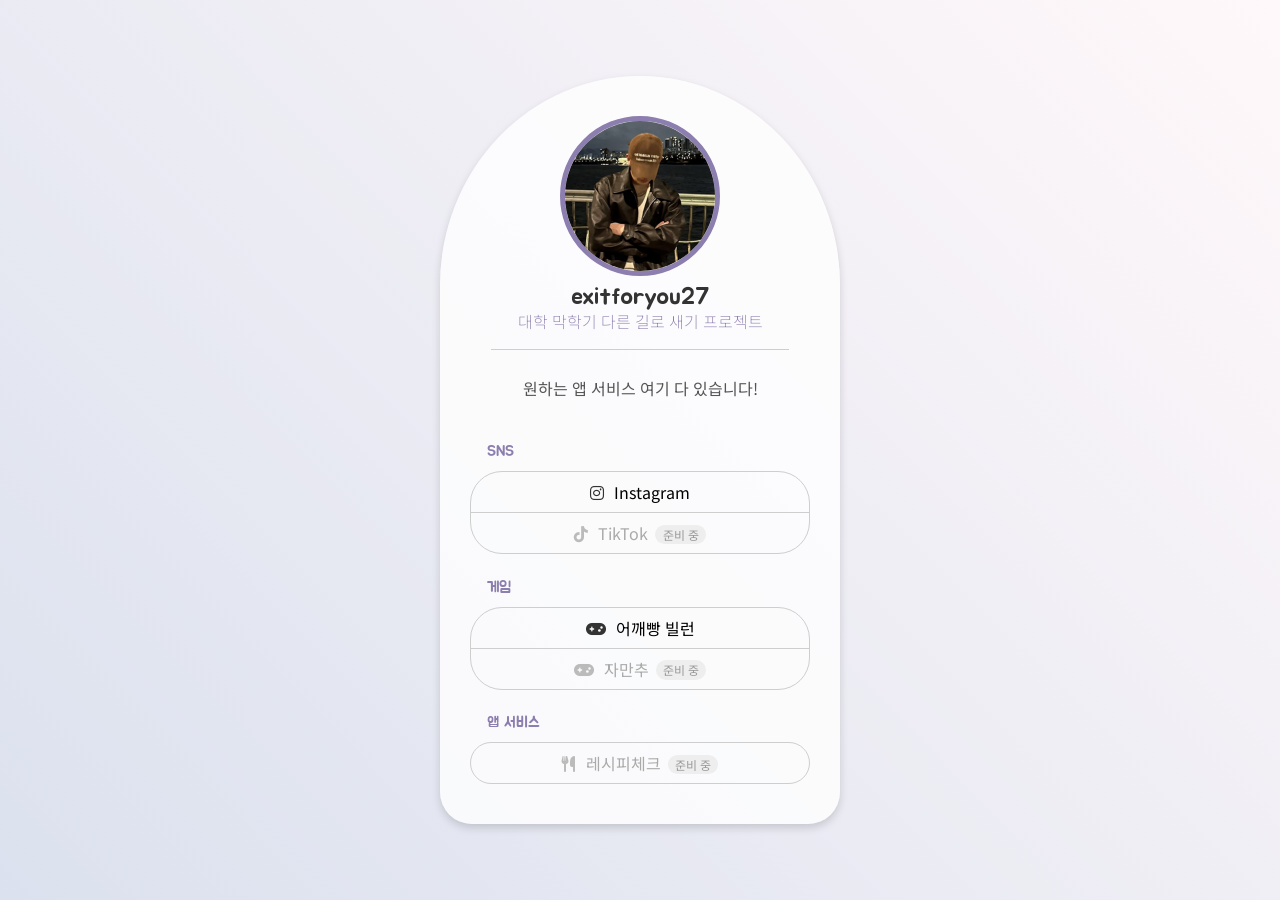
==== index.html @ 051cf276 "exitforyou27 링크 페이지로 교체 Co-Authored-By: Claude Opus 5.5 <noreply@anthropic.com>" ====
<!DOCTYPE html>
<html lang="ko">
    <head>
        <meta charset="UTF-8" />
        <meta name="viewport" content="width=device-width, initial-scale=1.0">
        <title>exitforyou27</title>
        <meta name="description" content="대학 막학기 다른 길로 새기 프로젝트 — 원하는 앱 서비스 여기 다 있습니다!">
        <meta name="author" content="exitforyou27">
        <meta property="og:title" content="exitforyou27">
        <meta property="og:description" content="원하는 앱 서비스 여기 다 있습니다!">
        <meta property="og:image" content="https://exitforyou27.netlify.app/img/profile.jpg">
        <meta property="og:url" content="https://exitforyou27.netlify.app/">
        <meta name="twitter:card" content="summary_large_image">
        <link rel="icon" href="favicon.ico" type="image/x-icon">

        <link rel="preconnect" href="https://fonts.googleapis.com">
        <link rel="preconnect" href="https://fonts.gstatic.com" crossorigin>
        <link href="https://fonts.googleapis.com/css2?family=Jua&family=Noto+Sans+KR:wght@100..900&display=swap" rel="stylesheet">
        <style>
            :root {
              --main-font: "Noto Sans KR", sans-serif;
              --point-font: "Jua", serif;
            }
        </style>
        <link rel="stylesheet" href="styles.css" />
        <link rel="stylesheet" href="https://cdnjs.cloudflare.com/ajax/libs/font-awesome/6.5.2/css/all.min.css" crossorigin="anonymous" referrerpolicy="no-referrer" />
    </head>
    <body>
        <div class="wrapper">
            <div class="content">
                <div class="infoArea">
                    <div class="thumbBox">
                        <img src="img/profile.jpg" alt="exitforyou27" />
                    </div>
                    <h1 class="userName">exitforyou27</h1>
                    <h2 class="pageSubtitle">대학 막학기 다른 길로 새기 프로젝트</h2>
                    <div class="sloganText">
                        원하는 앱 서비스 여기 다 있습니다!
                    </div>
                </div>

                <!-- 링크 추가: 해당 묶음의 <ul> 안에 <li> 한 줄을 복사해 주소와 이름만 바꾸세요.
                     준비 중인 항목은 <li class="soon"> 형태로 두고, 주소가 생기면 <a href="주소"> 로 바꾸세요. -->

                <section class="linkGroup">
                    <h3 class="groupTitle">SNS</h3>
                    <div class="linkArea_normalList">
                        <ul>
                            <li><a href="https://www.instagram.com/exitforyou27/" target="_blank" rel="noopener"><i class="fa-brands fa-instagram"></i>Instagram</a></li>
                            <li class="soon"><span><i class="fa-brands fa-tiktok"></i>TikTok<em>준비 중</em></span></li>
                        </ul>
                    </div>
                </section>

                <section class="linkGroup">
                    <h3 class="groupTitle">게임</h3>
                    <div class="linkArea_normalList">
                        <ul>
                            <li><a href="https://shoulder-bump-villain.netlify.app/" target="_blank" rel="noopener"><i class="fa-solid fa-gamepad"></i>어깨빵 빌런</a></li>
                            <li class="soon"><span><i class="fa-solid fa-gamepad"></i>자만추<em>준비 중</em></span></li>
                        </ul>
                    </div>
                </section>

                <section class="linkGroup">
                    <h3 class="groupTitle">앱 서비스</h3>
                    <div class="linkArea_normalList">
                        <ul>
                            <li class="soon"><span><i class="fa-solid fa-utensils"></i>레시피체크<em>준비 중</em></span></li>
                        </ul>
                    </div>
                </section>
            </div>
        </div>
    </body>
</html>
---- styles.css ----
/*
 * =============================================================================
 * Project  : MyLink-Kit (A so3i_plays project)
 * Author   : so3i
 * Homepage : https://so3i.github.io
 * License  : MIT
 * Version  : 1.0.0 (2025.09)
 * =============================================================================
 * 저를 존중한다면 이 저작자 표시 주석 부분을 지우지 말아주세요.
 * 이 프로젝트는 비개발자를 위하여 만들어졌습니다.
 * If you respect my work, please do not delete this author attribution comment.
 * This project was created for non-developers.
 * 
 * =============================================================================
 * 수정 방법 / How to Customize
 * =============================================================================
 * 페이지를 커스텀하기 좋게 필요한 부분마다 주석 처리를 해놨습니다.
 * CSS 문법을 잘 모르신다면 주석으로 지정한 위치만 수정하세요.
 * This page has comments at various points to facilitate customization.
 * If you are unfamiliar with CSS syntax, 
 * please only modify the locations specified in comments.
 * =============================================================================
*/


* {
    margin : 0;
    padding : 0;
}

img {
    border : 0;
}

a {
    text-decoration : none;
    color : inherit;
}

button, input, textarea {
    font-family : inherit;
    font-size : inherit;
    outline : none;
    border : none;
    background : none;
}

body, html {
    height: 100dvh;
    width: 100vw; 
}
body { 
    font-family: var(--main-font);
    font-optical-sizing: auto;
}

/*
https://fonts.google.com/
*/

h1, h2, h3, h4, h5 {
    margin : 0;
    padding : 0;
    line-height: 1.5;
}

ul, li {
    list-style:none;
}

.wrapper {
    display:flex;
    justify-content: center;
    align-items: center;
    min-height:100vh;
    box-sizing: border-box;
    background: linear-gradient(45deg, #DBE1EE, #FFF8FA);
    /*
        background: linear-gradient(45deg, #DBE1EE, #FFF8FA);

        이것은 배경색을 지정한 부분입니다. 
        현재 대각선 방향으로 두가지 색을 그라데이션으로 포현하게끔 세팅되어있습니다.
        그냥 색상만 변경하고자 하시면 #DBE1EE, #FFF8FA를 각각 선호하는 색상 코드로 입력하세요.
        그라데이션 없이 단색으로 지정하려면 background: #FFFFFF; 이렇게 바로 색상코드만 입력하시면 됩니다.

        background: linear-gradient(45deg, #DBE1EE, #FFF8FA);

        This section defines the background color. 
        It's currently set to display a diagonal gradient between two colors. 
        If you just want to change the colors, replace #DBE1EE and #FFF8FA with your preferred color codes. 
        If you want a solid color instead of a gradient, simply enter the color code like this: background: #FFFFFF;
    */
}

.content {
    width:90vw;
    max-width:400px;
    text-align:center;
    border-radius: 50% 50% 2em 2em / 28% 28% 2em 2em;
    /*
     * border-radius: 50% 50% 2em 2em / 28% 28% 2em 2em;
        페이지 내에 보이는 모서리가 둥근 하얀 컨텐츠박스를 표현한 부분입니다. 
        %값을 조정해서 모양을 변경할 수 있지만 방법을 모르신다면 귀찮은 작업이 될 수 있습니다. 
        그냥 모서리를 고르게 둥근 정도로 하고 싶다면 2em을, 모서를 뾰족하게 하고 싶다면 0으로 써넣으세요. 

        This section defines the rounded corners of the white content box visible on the page. 
        You can adjust the % values to change the shape, but it might be tedious if you're not familiar with the method. 
        If you simply want evenly rounded corners, use 2em, or if you want sharp corners, use 0.
    
        ex ) border-radius : 0;
        ex ) border-radius : 2em;
    */
    background: rgba(255, 255, 255, 0.8);
    /*
        배경색에 살짝 투명도를 주기 위해 rgba를 사용했지만 사용법은 같습니다. 
        원하는 색상으로 변하면 컨텐츠 박스의 배경색이 변경됩니다. 
        현재는 하얀색(#FFFFFF)로 지정되어있습니다. 
        네번재에 있는 0.8은 투명도를 의미합니다.
    
        RGBA is used to add slight transparency to the background color, but the usage is the same. 
        Changing to your desired color will change the background color of the content box. 
        It's currently set to white (#FFFFFF). The 0.8 in the fourth position represents the opacity.
    */
    padding: clamp(40px, 3vw, 50px) clamp(30px, 2vw, 30px);
    box-shadow: 0 4px 8px rgba(0, 0, 0, 0.15);
    box-sizing: border-box;
}

@media (max-width: 480px) {
    .content { 
        max-width: none;
    }
}

.infoArea {
}

.thumbBox {
    margin: 0 auto max(5px, 1vh);
}

.thumbBox img {
    width : 25vw;
    max-width : 150px;
    border-radius : 50%;
    object-fit: cover;
    margin : 0 auto;
    display:block;
    border:5px #8C7EAF solid;
    /*
     *  border:5px #8C7EAF solid;
        이것은 썸네일의 테두리 색상을 지정합니다. 
        5px 은 선의 굵기, #8C7EAF 는 색상코드를 의미합니다. 
        원하는대로 테두리의 굵기를 조정하시거나 원하는 색상으로 변경하세요.
    
        This specifies the border color of the thumbnail. 
        5px indicates the thickness of the line, and #8C7EAF means the color code. 
        You can adjust the border thickness or change to your desired color as you wish.
    */
}

.userName {
    font-size: clamp(18px, 4vw, 24px);
    font-family: var(--point-font);
    font-weight : 500;
    color : #333;
    /*  
     * color : #333;
     username의 글씨 색상을 지정합니다. 색상코드 #333333 과 동일합니다.
    specifies the text color of the username. It's equivalent to the color code #333333.
    */
    line-height:1;
}

.pageSubtitle {
    font-size: clamp(12px, 2vw, 16px);
    font-weight : 200;
    color : #8C7EAF;
    /*
        pageSubtitle의 글씨 색상을 지정합니다.
    
        This specifies the text color for pageSubtitle.
    */
}

.sloganText {
    font-size: clamp(14px, 2.5vw, 16px);
    margin:clamp(8px, 2vh, 16px) clamp(14px, 3vh, 21px) ;
    padding: clamp(10px, 2vw, 30px) 0;
    font-weight : 00;
    color : #555;
    /*
        sloganText의 글씨 색상을 지정합니다.
        This specifies the text color for sloganText.
    */
    border-top: 1px #cecece solid;
    /*
        sloganText 영역 위에 직선 하나를 표시하는 부분입니다.
        만약 선을 없애고 싶다면 해당 줄을 지우고, 굵기와 색상을 변경하고 싶다면 px과 색상코드를 활용해 하실 수 있습니다.
    
        This displays a straight line above the sloganText area. 
        If you want to remove the line, delete this line of code. 
        If you want to change the thickness and color, you can do so by using px and color codes.
    */
}

/* linkArea = 타일형 (한 줄에 두 개씩) Tile style (two items per line) */

.linkArea ul {
    border-radius: 2em;
    border:1px #cecece solid;
    display:grid;
    grid-template-columns: repeat(2, 1fr);
    overflow:hidden;
}

.linkArea ul li {
    border-bottom:1px #cecece solid;
    border-right : 1px #cecece solid;
    padding: 1em 1em;
}
.linkArea ul li:nth-child(2n) {
    border-right: 0;
}
.linkArea ul li:nth-last-child(-n+2) {
    border-bottom: 0;
}
.linkArea ul li a {
    display:block;
}

@keyframes bounce {
  0%   { transform: translateY(0); }
  30%  { transform: translateY(-10px); } 
  50%  { transform: translateY(0); }     
  70%  { transform: translateY(-5px); }  
  100% { transform: translateY(0); }    
}

.linkArea ul li a i {
    display: block;
    transition: transform 0.2s ease;
    margin:auto;
    color:#333;
    /*
        링크의 글씨 색상을 설정합니다.
        
        This sets the text color of the links.
    */
}
.linkArea ul li a:hover,
.linkArea ul li a:active {
    color: #8C7EAF;
    /*
     *  링크에 반응했을 때 (컴퓨터 : 마우스 오버, 모바일 : 누르고 있는 상태) 글씨에 포인트 색상을 적용하는 부분입니다.
     * This applies the point color to the text when interacting with links (computer: mouse over, mobile: press and hold).
    */
}
.linkArea ul li a:hover i,
.linkArea ul li a:active i {
    animation: bounce 0.5s ease;
    /*
     * 링크에 반응했을 때 (컴퓨터 : 마우스 오버, 모바일 : 누르고 있는 상태) 아이콘에 애니메이션을 주는 부분입니다. 아이콘에 애니메이션을 없애고 싶다면 지우세요.
     * This adds animation to icons when interacting with links (computer: mouse over, mobile: press and hold). If you want to remove the animation from icons, delete this section.
    */
    color: #8C7EAF;
    /*
     *  링크에 반응했을 때 (컴퓨터 : 마우스 오버, 모바일 : 누르고 있는 상태) 아이콘에 포인트 색상을 적용하는 부분입니다. 
     * This applies the point color to the icons when interacting with links (computer: mouse over, mobile: press and hold).
    */
}

/* linkArea_normalList = 기본형 (한 줄에 하나씩) Basic style (one item per line) */ 

.linkArea_normalList ul {
    border-radius: 2em;
    border:1px #cecece solid;
}

.linkArea_normalList ul li {
    border-bottom:1px #cecece solid;
    padding: 0.5em 1em;
}
.linkArea_normalList ul li:last-child {
    border-bottom:0;
}
.linkArea_normalList ul li a {
    display:block;
}

.linkArea_normalList ul li a i {
    display: inline-block;
    transition: transform 0.2s ease;
    margin-right: 10px;
    color:#333;
    /*
        링크의 글씨 색상을 설정합니다.
        
        This sets the text color of the links.
    */
}
.linkArea_normalList ul li a:hover,
.linkArea_normalList ul li a:active {
    color: #8C7EAF;
    /*
     *  링크에 반응했을 때 (컴퓨터 : 마우스 오버, 모바일 : 누르고 있는 상태) 글씨에 포인트 색상을 적용하는 부분입니다.
     * This applies the point color to the text when interacting with links (computer: mouse over, mobile: press and hold).
    */
}
.linkArea_normalList ul li a:hover i,
.linkArea_normalList ul li a:active i {
    animation: bounce 0.5s ease;
    /*
     * 링크에 반응했을 때 (컴퓨터 : 마우스 오버, 모바일 : 누르고 있는 상태) 아이콘에 애니메이션을 주는 부분입니다. 아이콘에 애니메이션을 없애고 싶다면 지우세요.
     * This adds animation to icons when interacting with links (computer: mouse over, mobile: press and hold). If you want to remove the animation from icons, delete this section.
    */
    color: #8C7EAF;
    /*
     *  링크에 반응했을 때 (컴퓨터 : 마우스 오버, 모바일 : 누르고 있는 상태) 아이콘에 포인트 색상을 적용하는 부분입니다. 
     * This applies the point color to the icons when interacting with links (computer: mouse over, mobile: press and hold).
    */
}
/* 링크 묶음 (SNS / 게임 / 앱 서비스) */
.linkGroup + .linkGroup {
    margin-top: 1.4em;
}
.groupTitle {
    font-family: var(--point-font);
    font-size: 15px;
    font-weight: 400;
    color: #8C7EAF;
    text-align: left;
    margin: 0 0 0.5em 1.1em;
}
.linkArea_normalList ul li.soon span {
    display: block;
    color: #aaa;
    cursor: default;
}
.linkArea_normalList ul li.soon span i {
    display: inline-block;
    margin-right: 10px;
    color: #bbb;
}
.linkArea_normalList ul li.soon em {
    font-style: normal;
    font-size: 0.75em;
    margin-left: 0.6em;
    padding: 0.1em 0.6em;
    border-radius: 1em;
    background: #eee;
    color: #999;
}
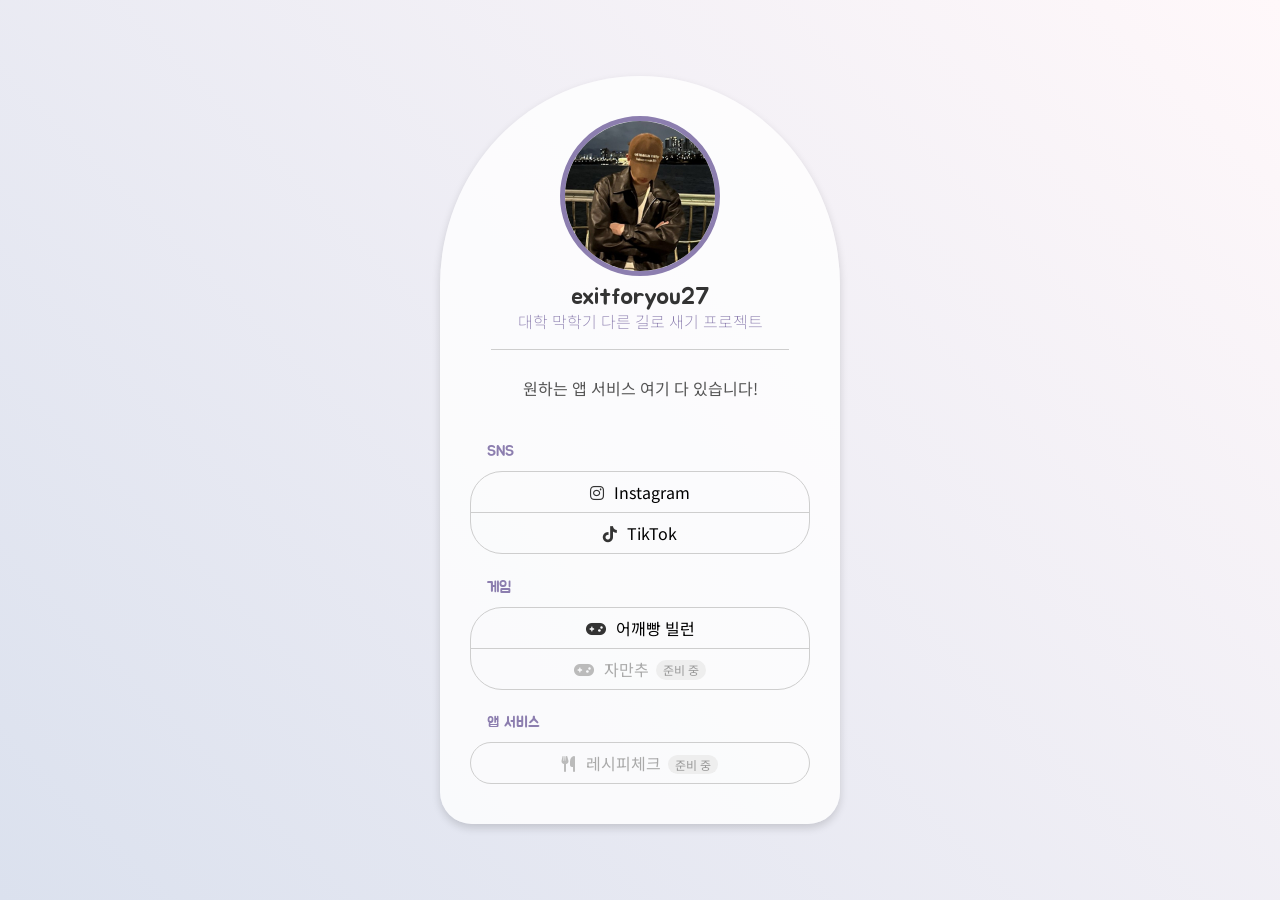
==== commit b070a70f: "TikTok 링크 추가 Co-Authored-By: Claude Opus 5.5 <noreply@anthropic.com>" ====
--- a/index.html
+++ b/index.html
@@ -47,7 +47,7 @@
                     <div class="linkArea_normalList">
                         <ul>
                             <li><a href="https://www.instagram.com/exitforyou27/" target="_blank" rel="noopener"><i class="fa-brands fa-instagram"></i>Instagram</a></li>
-                            <li class="soon"><span><i class="fa-brands fa-tiktok"></i>TikTok<em>준비 중</em></span></li>
+                            <li><a href="https://www.tiktok.com/@exitforyou27" target="_blank" rel="noopener"><i class="fa-brands fa-tiktok"></i>TikTok</a></li>
                         </ul>
                     </div>
                 </section>
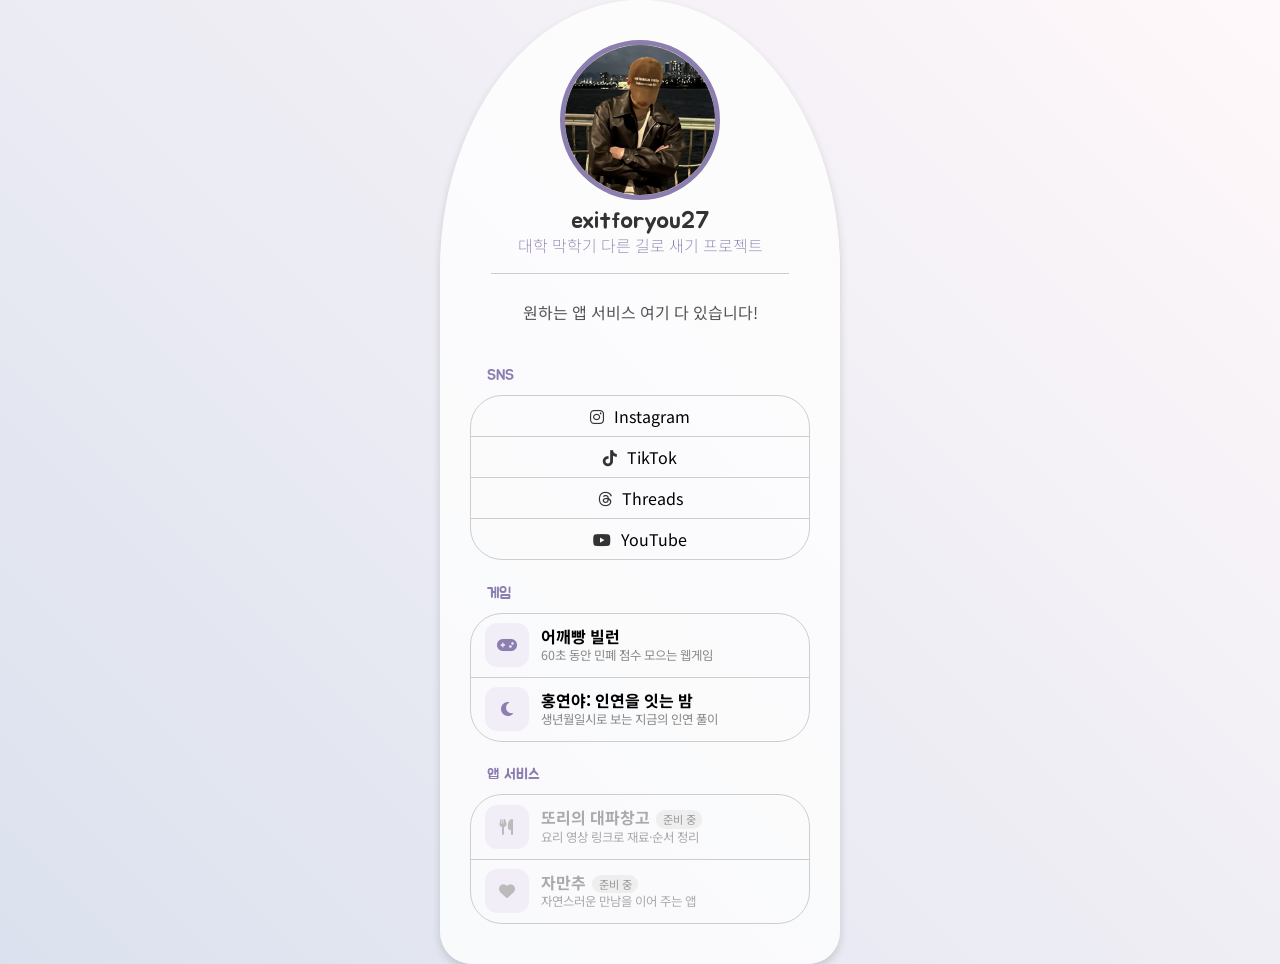
==== commit 8038125a: "Add Hongyeonya, Threads, YouTube; service rows with thumbnail and one-line description Co-Authored-B" ====
--- a/index.html
+++ b/index.html
@@ -40,6 +40,7 @@
                 </div>
 
                 <!-- 링크 추가: 해당 묶음의 <ul> 안에 <li> 한 줄을 복사해 주소와 이름만 바꾸세요.
+                     서비스 항목(li.svc): svcThumb 안의 <i> 를 <img src="img/파일이름.png" alt=""> 로 바꾸면 사진이 들어가고, <small> 이 한 줄 설명입니다.
                      준비 중인 항목은 <li class="soon"> 형태로 두고, 주소가 생기면 <a href="주소"> 로 바꾸세요. -->
 
                 <section class="linkGroup">
@@ -48,6 +49,8 @@
                         <ul>
                             <li><a href="https://www.instagram.com/exitforyou27/" target="_blank" rel="noopener"><i class="fa-brands fa-instagram"></i>Instagram</a></li>
                             <li><a href="https://www.tiktok.com/@exitforyou27" target="_blank" rel="noopener"><i class="fa-brands fa-tiktok"></i>TikTok</a></li>
+                            <li><a href="https://www.threads.net/@exitforyou27" target="_blank" rel="noopener"><i class="fa-brands fa-threads"></i>Threads</a></li>
+                            <li><a href="https://www.youtube.com/channel/UCcffITKLtp2OQfHRAPkQopQ" target="_blank" rel="noopener"><i class="fa-brands fa-youtube"></i>YouTube</a></li>
                         </ul>
                     </div>
                 </section>
@@ -56,8 +59,8 @@
                     <h3 class="groupTitle">게임</h3>
                     <div class="linkArea_normalList">
                         <ul>
-                            <li><a href="https://shoulder-bump-villain.netlify.app/" target="_blank" rel="noopener"><i class="fa-solid fa-gamepad"></i>어깨빵 빌런</a></li>
-                            <li class="soon"><span><i class="fa-solid fa-gamepad"></i>자만추<em>준비 중</em></span></li>
+                            <li class="svc"><a class="svcRow" href="https://shoulder-bump-villain.netlify.app/" target="_blank" rel="noopener"><span class="svcThumb"><i class="fa-solid fa-gamepad"></i></span><span class="svcText"><strong>어깨빵 빌런</strong><small>60초 동안 민폐 점수 모으는 웹게임</small></span></a></li>
+                            <li class="svc"><a class="svcRow" href="https://hongyeonya.vercel.app/" target="_blank" rel="noopener"><span class="svcThumb"><i class="fa-solid fa-moon"></i></span><span class="svcText"><strong>홍연야: 인연을 잇는 밤</strong><small>생년월일시로 보는 지금의 인연 풀이</small></span></a></li>
                         </ul>
                     </div>
                 </section>
@@ -66,7 +69,8 @@
                     <h3 class="groupTitle">앱 서비스</h3>
                     <div class="linkArea_normalList">
                         <ul>
-                            <li class="soon"><span><i class="fa-solid fa-utensils"></i>레시피체크<em>준비 중</em></span></li>
+                            <li class="svc soon"><span class="svcRow"><span class="svcThumb"><i class="fa-solid fa-utensils"></i></span><span class="svcText"><strong>또리의 대파창고<em>준비 중</em></strong><small>요리 영상 링크로 재료·순서 정리</small></span></span></li>
+                            <li class="svc soon"><span class="svcRow"><span class="svcThumb"><i class="fa-solid fa-heart"></i></span><span class="svcText"><strong>자만추<em>준비 중</em></strong><small>자연스러운 만남을 이어 주는 앱</small></span></span></li>
                         </ul>
                     </div>
                 </section>
--- a/styles.css
+++ b/styles.css
@@ -319,35 +319,108 @@
      *  링크에 반응했을 때 (컴퓨터 : 마우스 오버, 모바일 : 누르고 있는 상태) 아이콘에 포인트 색상을 적용하는 부분입니다. 
      * This applies the point color to the icons when interacting with links (computer: mouse over, mobile: press and hold).
     */
-}
-/* 링크 묶음 (SNS / 게임 / 앱 서비스) */
-.linkGroup + .linkGroup {
-    margin-top: 1.4em;
-}
-.groupTitle {
-    font-family: var(--point-font);
-    font-size: 15px;
-    font-weight: 400;
-    color: #8C7EAF;
-    text-align: left;
-    margin: 0 0 0.5em 1.1em;
-}
-.linkArea_normalList ul li.soon span {
-    display: block;
-    color: #aaa;
-    cursor: default;
-}
-.linkArea_normalList ul li.soon span i {
-    display: inline-block;
-    margin-right: 10px;
-    color: #bbb;
-}
-.linkArea_normalList ul li.soon em {
-    font-style: normal;
-    font-size: 0.75em;
-    margin-left: 0.6em;
-    padding: 0.1em 0.6em;
-    border-radius: 1em;
-    background: #eee;
-    color: #999;
-}
+}
+/* 링크 묶음 (SNS / 게임 / 앱 서비스) */
+.linkGroup + .linkGroup {
+    margin-top: 1.4em;
+}
+.groupTitle {
+    font-family: var(--point-font);
+    font-size: 15px;
+    font-weight: 400;
+    color: #8C7EAF;
+    text-align: left;
+    margin: 0 0 0.5em 1.1em;
+}
+.linkArea_normalList ul li.soon span {
+    display: block;
+    color: #aaa;
+    cursor: default;
+}
+.linkArea_normalList ul li.soon span i {
+    display: inline-block;
+    margin-right: 10px;
+    color: #bbb;
+}
+.linkArea_normalList ul li.soon em {
+    font-style: normal;
+    font-size: 0.75em;
+    margin-left: 0.6em;
+    padding: 0.1em 0.6em;
+    border-radius: 1em;
+    background: #eee;
+    color: #999;
+}
+
+/* 서비스 항목: 왼쪽 사진(없으면 아이콘) + 이름 + 한 줄 설명 (2026-11-12 추가) */
+.linkArea_normalList ul li.svc {
+    padding: 0.6em 0.9em;
+}
+.linkArea_normalList ul li.svc .svcRow {
+    display: flex;
+    align-items: center;
+    gap: 12px;
+    text-align: left;
+}
+.linkArea_normalList ul li.svc .svcThumb {
+    flex: 0 0 44px;
+    width: 44px;
+    height: 44px;
+    border-radius: 12px;
+    background: #F1EEF8;
+    display: flex;
+    align-items: center;
+    justify-content: center;
+    overflow: hidden;
+}
+.linkArea_normalList ul li.svc .svcThumb img {
+    width: 100%;
+    height: 100%;
+    object-fit: cover;
+    display: block;
+}
+.linkArea_normalList ul li.svc .svcThumb i {
+    margin: 0;
+    color: #8C7EAF;
+}
+.linkArea_normalList ul li.svc .svcText {
+    display: flex;
+    flex-direction: column;
+    min-width: 0;
+}
+.linkArea_normalList ul li.svc .svcText strong {
+    font-weight: 700;
+    line-height: 1.35;
+}
+.linkArea_normalList ul li.svc .svcText small {
+    white-space: nowrap;
+    overflow: hidden;
+    text-overflow: ellipsis;
+    font-size: 0.78em;
+    color: #888;
+    line-height: 1.4;
+}
+.linkArea_normalList ul li.svc.soon .svcRow {
+    color: #aaa;
+    cursor: default;
+}
+.linkArea_normalList ul li.svc.soon .svcThumb i {
+    color: #bbb;
+}
+.linkArea_normalList ul li.svc.soon .svcText small {
+    color: #aaa;
+}
+.linkArea_normalList ul li.svc.soon em {
+    font-style: normal;
+    font-weight: 400;
+    font-size: 0.7em;
+    margin-left: 0.5em;
+    padding: 0.1em 0.6em;
+    border-radius: 1em;
+    background: #eee;
+    color: #999;
+    vertical-align: middle;
+}
+.linkArea_normalList ul li.svc a.svcRow:hover .svcText small {
+    color: #8C7EAF;
+}
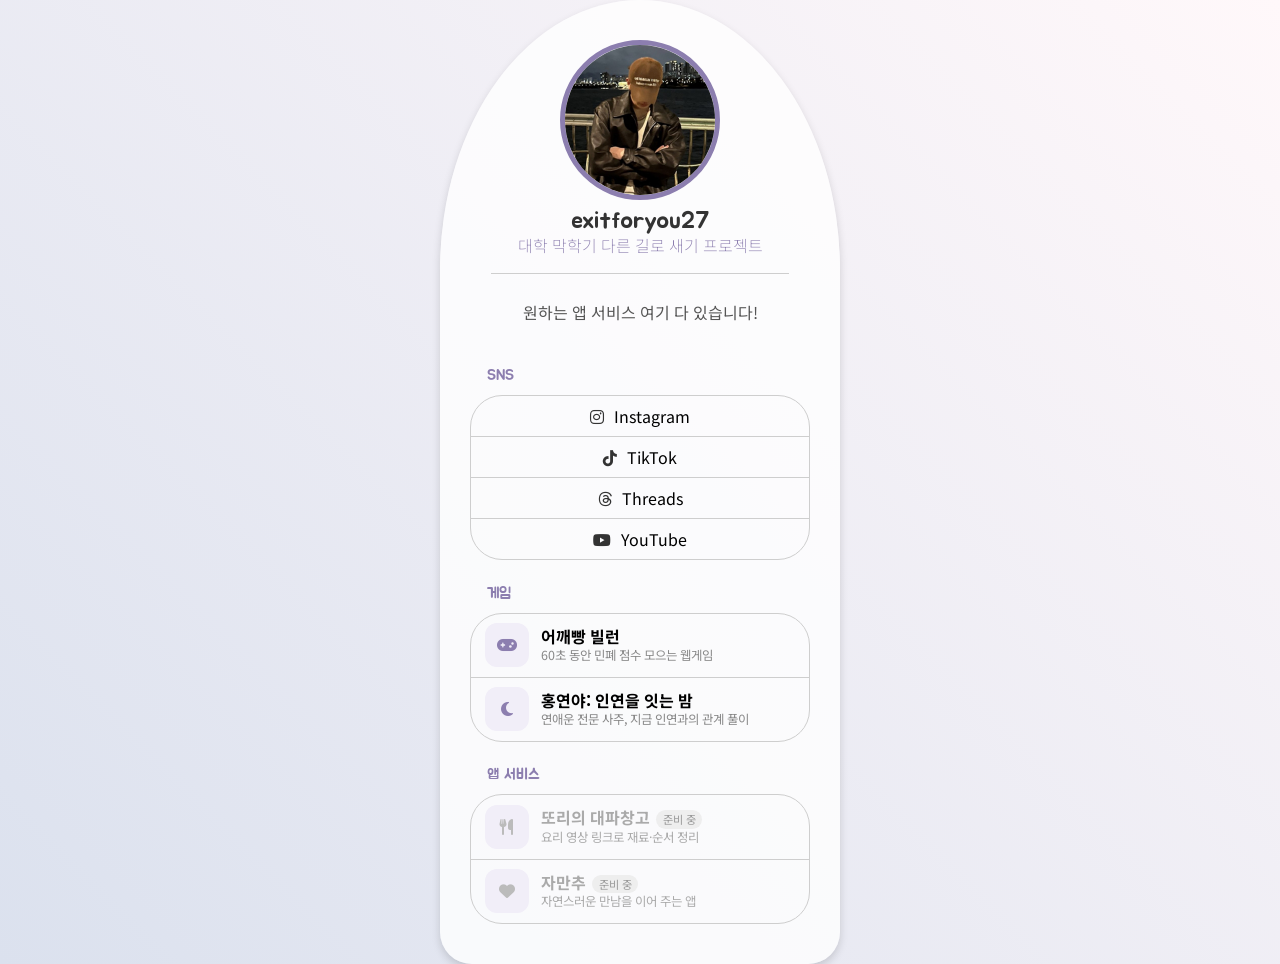
==== commit 2760e56c: "Update Hongyeonya description Co-Authored-By: Claude Opus 5.5 <noreply@anthropic.com>" ====
--- a/index.html
+++ b/index.html
@@ -60,7 +60,7 @@
                     <div class="linkArea_normalList">
                         <ul>
                             <li class="svc"><a class="svcRow" href="https://shoulder-bump-villain.netlify.app/" target="_blank" rel="noopener"><span class="svcThumb"><i class="fa-solid fa-gamepad"></i></span><span class="svcText"><strong>어깨빵 빌런</strong><small>60초 동안 민폐 점수 모으는 웹게임</small></span></a></li>
-                            <li class="svc"><a class="svcRow" href="https://hongyeonya.vercel.app/" target="_blank" rel="noopener"><span class="svcThumb"><i class="fa-solid fa-moon"></i></span><span class="svcText"><strong>홍연야: 인연을 잇는 밤</strong><small>생년월일시로 보는 지금의 인연 풀이</small></span></a></li>
+                            <li class="svc"><a class="svcRow" href="https://hongyeonya.vercel.app/" target="_blank" rel="noopener"><span class="svcThumb"><i class="fa-solid fa-moon"></i></span><span class="svcText"><strong>홍연야: 인연을 잇는 밤</strong><small>연애운 전문 사주, 지금 인연과의 관계 풀이</small></span></a></li>
                         </ul>
                     </div>
                 </section>
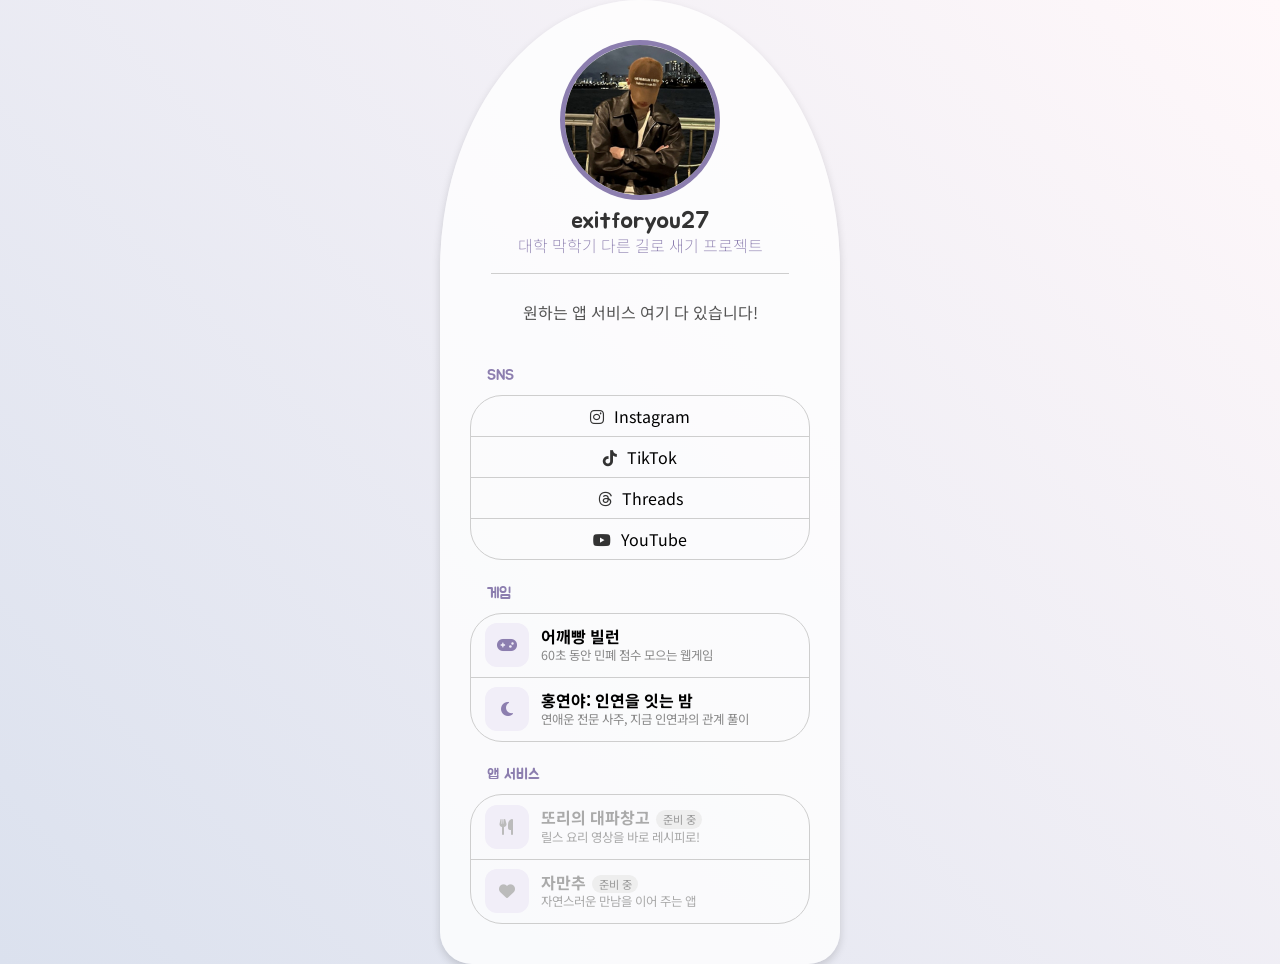
==== commit 5d356e1e: "Update Ttori description Co-Authored-By: Claude Opus 5.5 <noreply@anthropic.com>" ====
--- a/index.html
+++ b/index.html
@@ -69,7 +69,7 @@
                     <h3 class="groupTitle">앱 서비스</h3>
                     <div class="linkArea_normalList">
                         <ul>
-                            <li class="svc soon"><span class="svcRow"><span class="svcThumb"><i class="fa-solid fa-utensils"></i></span><span class="svcText"><strong>또리의 대파창고<em>준비 중</em></strong><small>요리 영상 링크로 재료·순서 정리</small></span></span></li>
+                            <li class="svc soon"><span class="svcRow"><span class="svcThumb"><i class="fa-solid fa-utensils"></i></span><span class="svcText"><strong>또리의 대파창고<em>준비 중</em></strong><small>릴스 요리 영상을 바로 레시피로!</small></span></span></li>
                             <li class="svc soon"><span class="svcRow"><span class="svcThumb"><i class="fa-solid fa-heart"></i></span><span class="svcText"><strong>자만추<em>준비 중</em></strong><small>자연스러운 만남을 이어 주는 앱</small></span></span></li>
                         </ul>
                     </div>
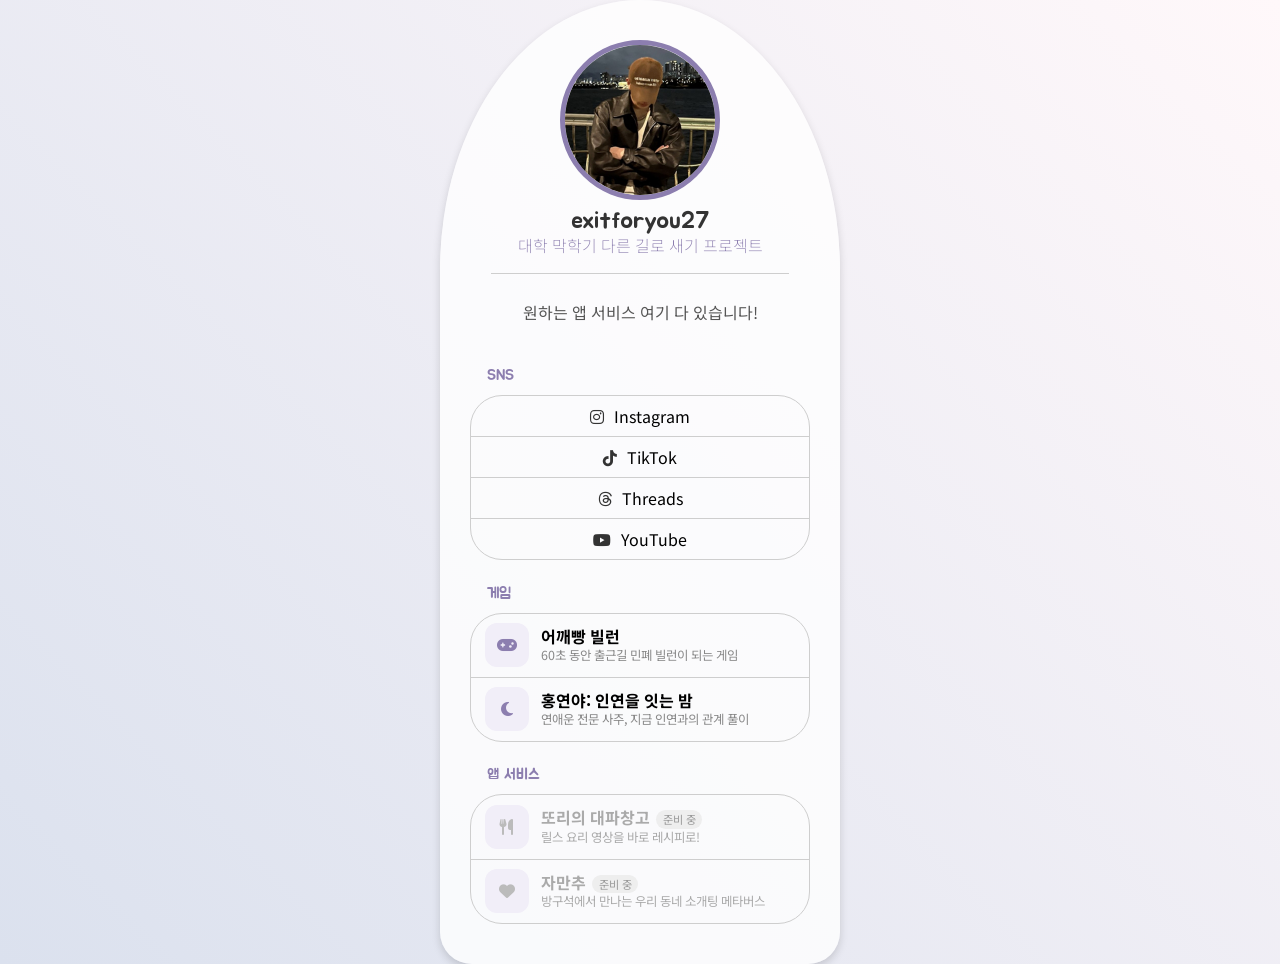
==== commit 0f175864: "Update service descriptions tone Co-Authored-By: Claude Opus 5.5 <noreply@anthropic.com>" ====
--- a/index.html
+++ b/index.html
@@ -59,7 +59,7 @@
                     <h3 class="groupTitle">게임</h3>
                     <div class="linkArea_normalList">
                         <ul>
-                            <li class="svc"><a class="svcRow" href="https://shoulder-bump-villain.netlify.app/" target="_blank" rel="noopener"><span class="svcThumb"><i class="fa-solid fa-gamepad"></i></span><span class="svcText"><strong>어깨빵 빌런</strong><small>60초 동안 민폐 점수 모으는 웹게임</small></span></a></li>
+                            <li class="svc"><a class="svcRow" href="https://shoulder-bump-villain.netlify.app/" target="_blank" rel="noopener"><span class="svcThumb"><i class="fa-solid fa-gamepad"></i></span><span class="svcText"><strong>어깨빵 빌런</strong><small>60초 동안 출근길 민폐 빌런이 되는 게임</small></span></a></li>
                             <li class="svc"><a class="svcRow" href="https://hongyeonya.vercel.app/" target="_blank" rel="noopener"><span class="svcThumb"><i class="fa-solid fa-moon"></i></span><span class="svcText"><strong>홍연야: 인연을 잇는 밤</strong><small>연애운 전문 사주, 지금 인연과의 관계 풀이</small></span></a></li>
                         </ul>
                     </div>
@@ -70,7 +70,7 @@
                     <div class="linkArea_normalList">
                         <ul>
                             <li class="svc soon"><span class="svcRow"><span class="svcThumb"><i class="fa-solid fa-utensils"></i></span><span class="svcText"><strong>또리의 대파창고<em>준비 중</em></strong><small>릴스 요리 영상을 바로 레시피로!</small></span></span></li>
-                            <li class="svc soon"><span class="svcRow"><span class="svcThumb"><i class="fa-solid fa-heart"></i></span><span class="svcText"><strong>자만추<em>준비 중</em></strong><small>자연스러운 만남을 이어 주는 앱</small></span></span></li>
+                            <li class="svc soon"><span class="svcRow"><span class="svcThumb"><i class="fa-solid fa-heart"></i></span><span class="svcText"><strong>자만추<em>준비 중</em></strong><small>방구석에서 만나는 우리 동네 소개팅 메타버스</small></span></span></li>
                         </ul>
                     </div>
                 </section>
